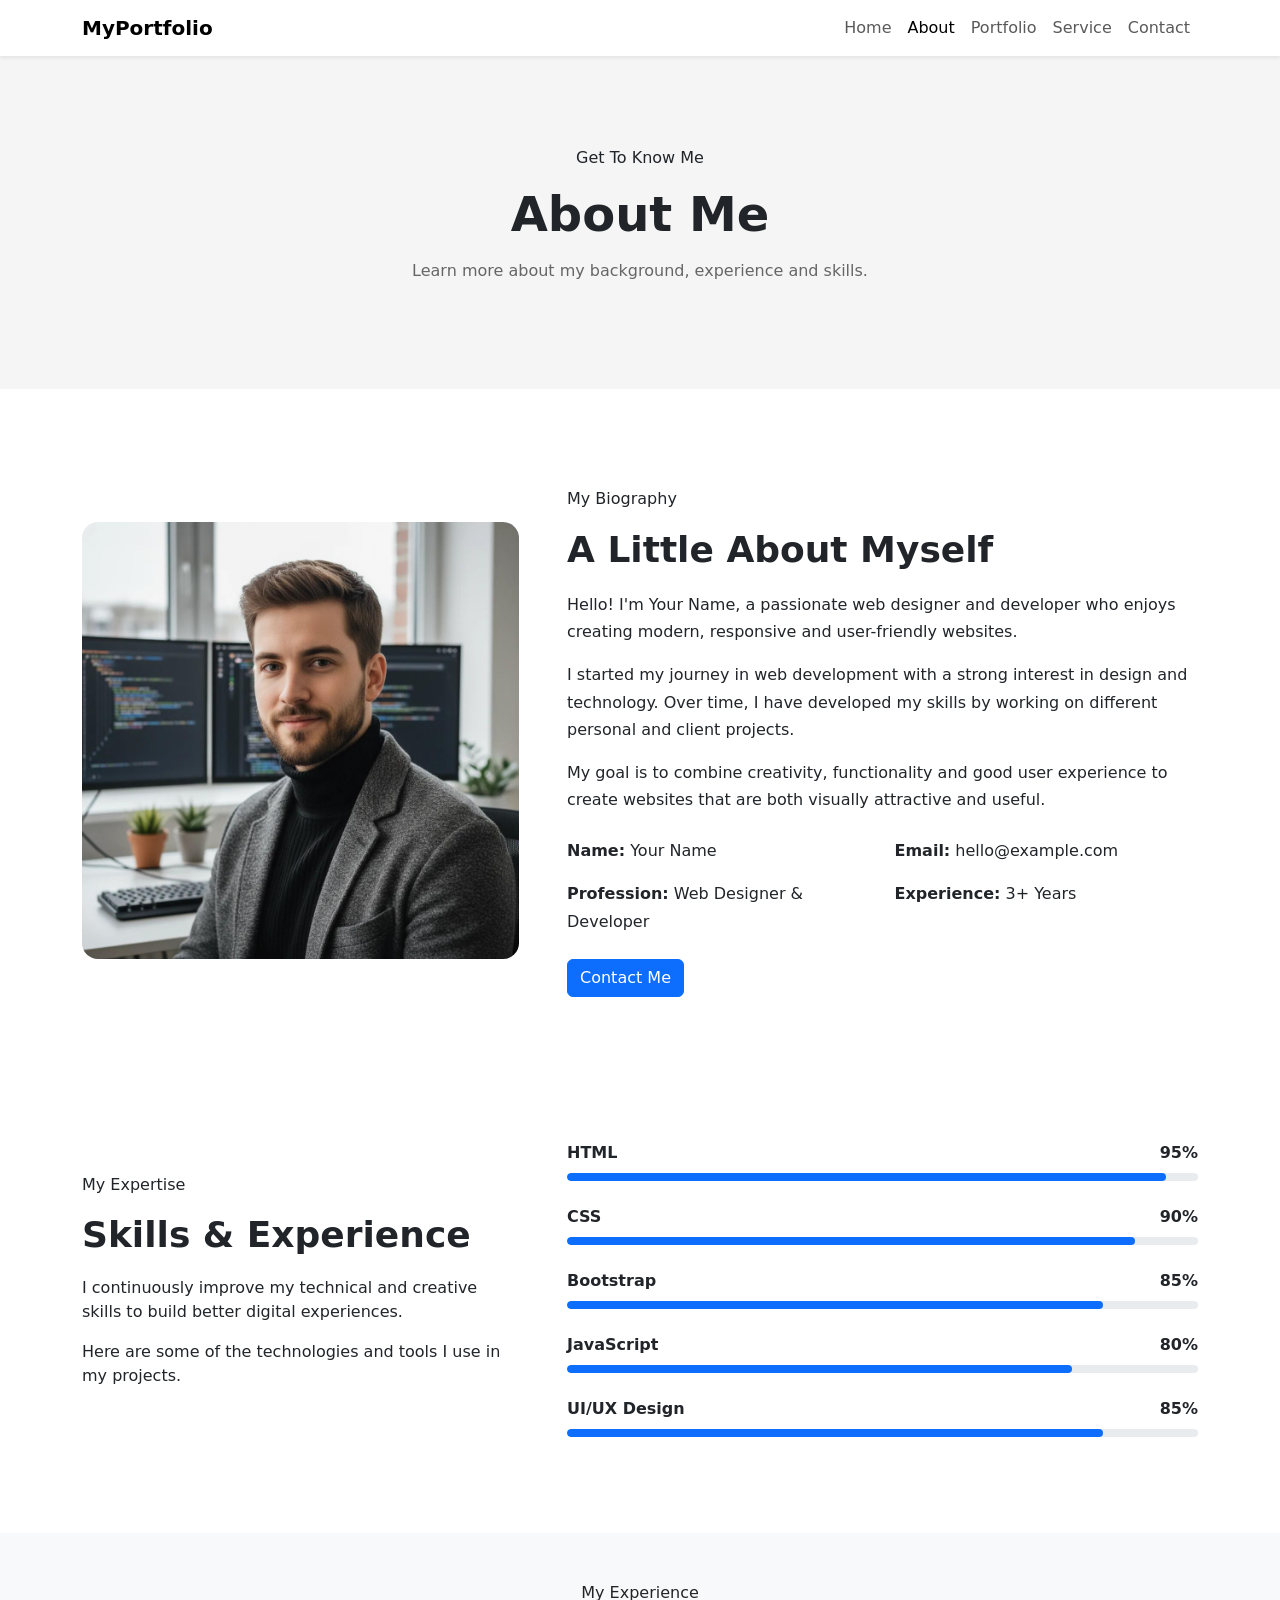
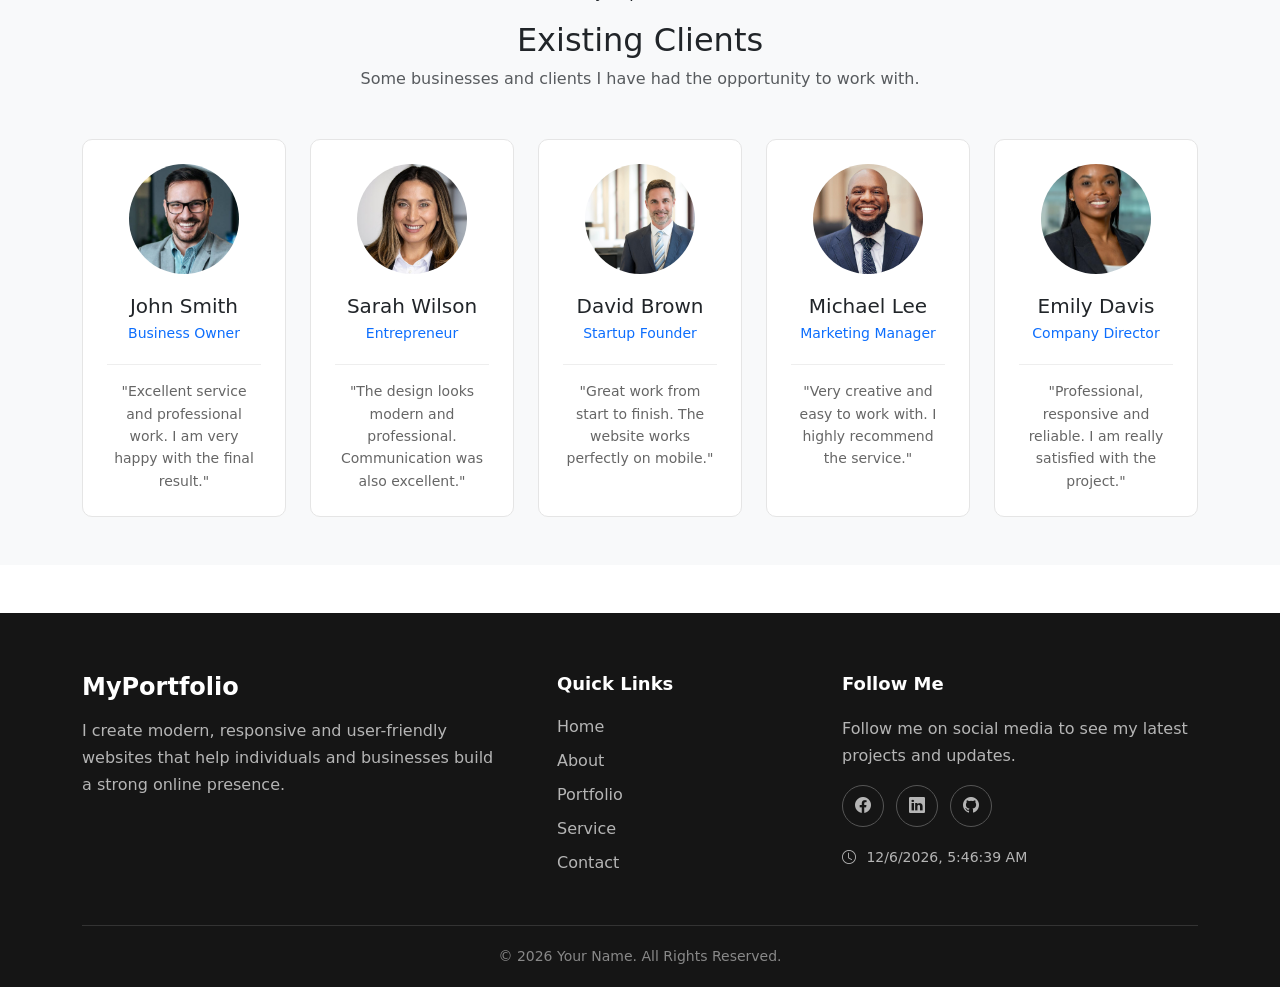
==== about.html @ 64f14be4 "Create personal portfolio website" ====
<!doctype html>
<html lang="en">
  <head>
    <meta charset="UTF-8" />
    <meta name="viewport" content="width=device-width, initial-scale=1.0" />

    <title>About Me | Personal Portfolio</title>

    <!-- Bootstrap CSS -->
    <link
      href="https://cdn.jsdelivr.net/npm/bootstrap@5.3.3/dist/css/bootstrap.min.css"
      rel="stylesheet"
    />

    <!-- Bootstrap Icons -->
    <link
      rel="stylesheet"
      href="https://cdn.jsdelivr.net/npm/bootstrap-icons@1.11.3/font/bootstrap-icons.min.css"
    />

    <!-- Custom CSS -->
    <link rel="stylesheet" href="css/style.css" />
  </head>

  <body>
    <!-- ================= NAVBAR ================= -->

    <nav class="navbar navbar-expand-lg bg-white shadow-sm">
      <div class="container">
        <a class="navbar-brand fw-bold" href="index.html"> MyPortfolio </a>

        <button
          class="navbar-toggler"
          type="button"
          data-bs-toggle="collapse"
          data-bs-target="#mainNavbar"
          aria-controls="mainNavbar"
          aria-expanded="false"
          aria-label="Toggle navigation"
        >
          <span class="navbar-toggler-icon"></span>
        </button>

        <div class="collapse navbar-collapse" id="mainNavbar">
          <ul class="navbar-nav ms-auto">
            <li class="nav-item">
              <a class="nav-link" href="index.html"> Home </a>
            </li>

            <li class="nav-item">
              <a class="nav-link active" aria-current="page" href="about.html">
                About
              </a>
            </li>

            <li class="nav-item">
              <a class="nav-link" href="portfolio.html"> Portfolio </a>
            </li>

            <li class="nav-item">
              <a class="nav-link" href="service.html"> Service </a>
            </li>

            <li class="nav-item">
              <a class="nav-link" href="contact.html"> Contact </a>
            </li>
          </ul>
        </div>
      </div>
    </nav>

    <!-- ================= PAGE TITLE ================= -->

    <section class="page-title-section mb-5">
      <div class="container">
        <div class="page-title-content text-center">
          <p class="section-subtitle">Get To Know Me</p>

          <h1>About Me</h1>

          <p>Learn more about my background, experience and skills.</p>
        </div>
      </div>
    </section>

    <!-- ================= PERSONAL BIOGRAPHY ================= -->

    <section class="biography-section py-5 mb-5">
      <div class="container">
        <div class="row align-items-center g-5">
          <!-- Image -->

          <div class="col-lg-5">
            <div class="biography-image">
              <img
                src="images/profile.jfif"
                alt="Portrait of Your Name"
                class="img-fluid rounded-4"
              />
            </div>
          </div>

          <!-- Biography -->

          <div class="col-lg-7">
            <p class="section-subtitle">My Biography</p>

            <h2>A Little About Myself</h2>

            <p>
              Hello! I'm Your Name, a passionate web designer and developer who
              enjoys creating modern, responsive and user-friendly websites.
            </p>

            <p>
              I started my journey in web development with a strong interest in
              design and technology. Over time, I have developed my skills by
              working on different personal and client projects.
            </p>

            <p>
              My goal is to combine creativity, functionality and good user
              experience to create websites that are both visually attractive
              and useful.
            </p>

            <!-- Personal Information -->

            <div class="row mt-4">
              <div class="col-sm-6">
                <p>
                  <strong>Name:</strong>
                  Your Name
                </p>

                <p>
                  <strong>Profession:</strong>
                  Web Designer & Developer
                </p>
              </div>

              <div class="col-sm-6">
                <p>
                  <strong>Email:</strong>
                  hello@example.com
                </p>

                <p>
                  <strong>Experience:</strong>
                  3+ Years
                </p>
              </div>
            </div>

            <a href="contact.html" class="btn btn-primary mt-2"> Contact Me </a>
          </div>
        </div>
      </div>
    </section>

    <!-- ================= SKILLS ================= -->

    <section class="skills-section py-5 mb-5">
      <div class="container">
        <div class="row g-5 align-items-center">
          <!-- Skill Introduction -->

          <div class="col-lg-5">
            <p class="section-subtitle">My Expertise</p>

            <h2>Skills & Experience</h2>

            <p>
              I continuously improve my technical and creative skills to build
              better digital experiences.
            </p>

            <p>
              Here are some of the technologies and tools I use in my projects.
            </p>
          </div>

          <!-- Skill Progress -->

          <div class="col-lg-7">
            <!-- HTML -->

            <div class="skill-item mb-4">
              <div class="d-flex justify-content-between mb-2">
                <span> HTML </span>

                <span> 95% </span>
              </div>

              <div class="progress">
                <div
                  class="progress-bar"
                  role="progressbar"
                  style="width: 95%"
                  aria-valuenow="95"
                  aria-valuemin="0"
                  aria-valuemax="100"
                ></div>
              </div>
            </div>

            <!-- CSS -->

            <div class="skill-item mb-4">
              <div class="d-flex justify-content-between mb-2">
                <span> CSS </span>

                <span> 90% </span>
              </div>

              <div class="progress">
                <div
                  class="progress-bar"
                  role="progressbar"
                  style="width: 90%"
                  aria-valuenow="90"
                  aria-valuemin="0"
                  aria-valuemax="100"
                ></div>
              </div>
            </div>

            <!-- Bootstrap -->

            <div class="skill-item mb-4">
              <div class="d-flex justify-content-between mb-2">
                <span> Bootstrap </span>

                <span> 85% </span>
              </div>

              <div class="progress">
                <div
                  class="progress-bar"
                  role="progressbar"
                  style="width: 85%"
                  aria-valuenow="85"
                  aria-valuemin="0"
                  aria-valuemax="100"
                ></div>
              </div>
            </div>

            <!-- JavaScript -->

            <div class="skill-item mb-4">
              <div class="d-flex justify-content-between mb-2">
                <span> JavaScript </span>

                <span> 80% </span>
              </div>

              <div class="progress">
                <div
                  class="progress-bar"
                  role="progressbar"
                  style="width: 80%"
                  aria-valuenow="80"
                  aria-valuemin="0"
                  aria-valuemax="100"
                ></div>
              </div>
            </div>

            <!-- UI/UX -->

            <div class="skill-item">
              <div class="d-flex justify-content-between mb-2">
                <span> UI/UX Design </span>

                <span> 85% </span>
              </div>

              <div class="progress">
                <div
                  class="progress-bar"
                  role="progressbar"
                  style="width: 85%"
                  aria-valuenow="85"
                  aria-valuemin="0"
                  aria-valuemax="100"
                ></div>
              </div>
            </div>
          </div>
        </div>
      </div>
    </section>

    <!-- ================= EXISTING CLIENTS ================= -->

    <section class="clients-section bg-light py-5 mb-5">
      <div class="container">
        <div class="text-center mb-5">
          <p class="section-subtitle">My Experience</p>

          <h2>Existing Clients</h2>

          <p class="text-muted">
            Some businesses and clients I have had the opportunity to work with.
          </p>
        </div>

        <div class="row g-4">
          <!-- Client 1 -->

          <div class="col-12 col-sm-6 col-lg">
            <div class="client-card text-center p-4 h-100">
              <div class="client-image">
                <img src="images/client-1.jfif" alt="Client 1" />
              </div>

              <h5>John Smith</h5>

              <p class="client-role">Business Owner</p>

              <p class="client-review">
                "Excellent service and professional work. I am very happy with
                the final result."
              </p>
            </div>
          </div>

          <!-- Client 2 -->

          <div class="col-12 col-sm-6 col-lg">
            <div class="client-card text-center p-4 h-100">
              <div class="client-image">
                <img src="images/client-2.jfif" alt="Client 2" />
              </div>

              <h5>Sarah Wilson</h5>

              <p class="client-role">Entrepreneur</p>

              <p class="client-review">
                "The design looks modern and professional. Communication was
                also excellent."
              </p>
            </div>
          </div>

          <!-- Client 3 -->

          <div class="col-12 col-sm-6 col-lg">
            <div class="client-card text-center p-4 h-100">
              <div class="client-image">
                <img src="images/client-3.jfif" alt="Client 3" />
              </div>

              <h5>David Brown</h5>

              <p class="client-role">Startup Founder</p>

              <p class="client-review">
                "Great work from start to finish. The website works perfectly on
                mobile."
              </p>
            </div>
          </div>

          <!-- Client 4 -->

          <div class="col-12 col-sm-6 col-lg">
            <div class="client-card text-center p-4 h-100">
              <div class="client-image">
                <img src="images/client-4.jfif" alt="Client 4" />
              </div>

              <h5>Michael Lee</h5>

              <p class="client-role">Marketing Manager</p>

              <p class="client-review">
                "Very creative and easy to work with. I highly recommend the
                service."
              </p>
            </div>
          </div>

          <!-- Client 5 -->

          <div class="col-12 col-sm-6 col-lg">
            <div class="client-card text-center p-4 h-100">
              <div class="client-image">
                <img src="images/client-5.jfif" alt="Client 5" />
              </div>

              <h5>Emily Davis</h5>

              <p class="client-role">Company Director</p>

              <p class="client-review">
                "Professional, responsive and reliable. I am really satisfied
                with the project."
              </p>
            </div>
          </div>
        </div>
      </div>
    </section>

    <!-- ================= FOOTER ================= -->

    <footer class="footer">
      <div class="container">
        <div class="row g-4">
          <!-- About -->

          <div class="col-lg-5 col-md-6">
            <h3 class="footer-logo">MyPortfolio</h3>

            <p class="footer-text">
              I create modern, responsive and user-friendly websites that help
              individuals and businesses build a strong online presence.
            </p>
          </div>

          <!-- Quick Links -->

          <div class="col-lg-3 col-md-6">
            <h5 class="footer-title">Quick Links</h5>

            <ul class="footer-links">
              <li>
                <a href="index.html">Home</a>
              </li>

              <li>
                <a href="about.html">About</a>
              </li>

              <li>
                <a href="portfolio.html">Portfolio</a>
              </li>

              <li>
                <a href="service.html">Service</a>
              </li>

              <li>
                <a href="contact.html">Contact</a>
              </li>
            </ul>
          </div>

          <!-- Social Media -->

          <!-- Social Media -->

          <div class="col-lg-4 col-md-6">
            <h5 class="footer-title">Follow Me</h5>

            <p class="footer-text">
              Follow me on social media to see my latest projects and updates.
            </p>

            <div class="footer-social">
              <a href="#" aria-label="Facebook">
                <i class="bi bi-facebook"></i>
              </a>

              <a href="#" aria-label="LinkedIn">
                <i class="bi bi-linkedin"></i>
              </a>

              <a href="#" aria-label="GitHub">
                <i class="bi bi-github"></i>
              </a>
            </div>

            <!-- Live Date & Time -->

            <div class="live-time">
              <i class="bi bi-clock"></i>
              <span id="liveDateTime"></span>
            </div>
          </div>
        </div>

        <!-- Footer Bottom -->

        <div class="footer-bottom">
          <p>&copy; 2026 Your Name. All Rights Reserved.</p>
        </div>
      </div>
    </footer>

    <!-- Bootstrap JS -->

    <script src="https://cdn.jsdelivr.net/npm/bootstrap@5.3.3/dist/js/bootstrap.bundle.min.js"></script>

    <!-- Custom JS -->

    <script src="js/script.js"></script>
  </body>
</html>
---- css/style.css ----
/* ================= CSS RESET ================= */

* {
  margin: 0;
  padding: 0;
  box-sizing: border-box;
}

/* Navbar Hover */
.navbar .nav-link:hover {
  font-weight: 700;
}

/* ================= HERO SLIDER ================= */

.hero-slider {
  position: relative;
  overflow: hidden;
}

.hero-slider .carousel-item {
  height: 650px;
  position: relative;
}

.hero-slider .carousel-item img {
  width: 100%;
  height: 100%;
  object-fit: cover;
}

/* Dark Overlay */

.hero-overlay {
  position: absolute;
  inset: 0;
  background: rgba(0, 0, 0, 0.58);
}

/* Hero Content */

.hero-content {
  position: absolute;
  top: 50%;
  left: 0;
  right: 0;

  transform: translateY(-50%);

  text-align: left;

  bottom: auto;

  padding-left: 120px;
  padding-right: 12px;
}

/* Small Heading */

.hero-small-title {
  display: inline-block;

  font-size: 14px;
  font-weight: 700;

  letter-spacing: 3px;

  margin-bottom: 15px;
}

/* Main Heading */

.hero-content h1 {
  font-size: 58px;
  font-weight: 700;

  line-height: 1.1;

  margin-bottom: 10px;
}

/* Secondary Heading */

.hero-content h2 {
  font-size: 28px;
  font-weight: 500;

  margin-bottom: 20px;
}

/* Description */

.hero-content p {
  max-width: 650px;

  font-size: 17px;
  line-height: 1.7;

  margin-bottom: 30px;
}

/* Buttons */

.hero-buttons {
  display: flex;
  gap: 15px;
}

.hero-buttons .btn {
  padding: 12px 28px;
  font-weight: 600;

  border-radius: 5px;
}

/* Carousel Indicators */

.hero-slider .carousel-indicators {
  bottom: 30px;
}

.hero-slider .carousel-indicators button {
  width: 35px;
  height: 4px;

  border: 0;
  border-radius: 5px;

  margin: 0 5px;
}

/* Carousel Arrows */

.hero-slider .carousel-control-prev,
.hero-slider .carousel-control-next {
  width: 7%;
}

/* home page clients section */
/* ================= CLIENT FEEDBACK ================= */

.client-review-card {
  background: #fff;
  border: 1px solid #e9e9e9;
  border-radius: 10px;
  height: 100%;
  transition: 0.3s;
}

.client-review-card:hover {
  transform: translateY(-5px);
  box-shadow: 0 8px 25px rgba(0, 0, 0, 0.08);
}

/* Client Information */

.client-info {
  display: flex;
  align-items: center;
  gap: 20px;
}

/* Client Image */

.client-photo {
  width: 90px;
  height: 90px;
  flex-shrink: 0;
}

.client-photo img {
  width: 100%;
  height: 100%;
  object-fit: cover;
  border-radius: 50%;
}

/* Client Details */

.client-details h5 {
  margin-bottom: 5px;
}

.client-position {
  color: #0d6efd;
  font-size: 14px;
  margin-bottom: 8px;
}

/* Client Rating */

.client-rating {
  font-size: 14px;
  margin-bottom: 8px;
}

.client-rating i {
  color: #ffc107;
}

/* Review Time */

.client-time {
  color: #888;
  font-size: 13px;
  margin-bottom: 0;
}

.client-time i {
  margin-right: 5px;
}

/* Client Review */

.client-review {
  color: #666;
  line-height: 1.7;
  margin: 20px 0 0;
  padding-top: 15px;
  border-top: 1px solid #eee;
}

/* ================= PAGE TITLE ================= */

.page-title-section {
  background: #f5f5f5;
  padding: 90px 0;
}

.page-title-content h1 {
  font-size: 48px;
  font-weight: 700;
  margin-bottom: 15px;
}

.page-title-content p:last-child {
  color: #666;
}

/* ================= BIOGRAPHY ================= */

.biography-image img {
  width: 100%;
  height: auto;
  object-fit: cover;
}

.biography-section h2,
.skills-section h2 {
  font-size: 36px;
  font-weight: 700;
  margin-bottom: 20px;
}

.biography-section p {
  line-height: 1.7;
}

/* ================= CLIENTS ================= */

.client-logo {
  height: 100px;

  display: flex;
  align-items: center;
  justify-content: center;

  padding: 15px;

  background: #fff;
  border-radius: 8px;

  transition: 0.3s;
}

.client-logo img {
  max-height: 60px;
  max-width: 140px;
  object-fit: contain;
}

.client-logo:hover {
  transform: translateY(-5px);
}

/* ================= SKILLS ================= */

.skill-item span {
  font-weight: 600;
}

.skill-item .progress {
  height: 8px;
  border-radius: 10px;
}

.skill-item .progress-bar {
  background-color: #0d6efd;
  border-radius: 10px;
}

/* ================= PERSONAL INFORMATION ================= */

.info-card {
  border: 1px solid #e9e9e9;
  border-radius: 10px;
  background: #fff;
  transition: 0.3s;
}

.info-card:hover {
  transform: translateY(-5px);
  box-shadow: 0 8px 25px rgba(0, 0, 0, 0.08);
}

.info-card i {
  font-size: 32px;
  color: #0d6efd;
  margin-bottom: 15px;
}

.info-card h5 {
  margin-bottom: 5px;
}

/* ================= EDUCATION ================= */

.education-card {
  border-left: 4px solid #0d6efd;
  border-radius: 5px;
  transition: 0.3s;
}

.education-card:hover {
  transform: translateY(-5px);
  box-shadow: 0 8px 25px rgba(0, 0, 0, 0.08);
}

.education-year {
  display: inline-block;
  color: #0d6efd;
  font-weight: 600;
  margin-bottom: 12px;
}

/* ================= SPECIAL SKILLS ================= */

.special-skill-card {
  border: 1px solid #e9e9e9;
  border-radius: 10px;
  background: #fff;
  height: 100%;
  transition: 0.3s;
}

.special-skill-card:hover {
  transform: translateY(-5px);
  box-shadow: 0 8px 25px rgba(0, 0, 0, 0.08);
}

.special-skill-card i {
  font-size: 38px;
  color: #0d6efd;
  margin-bottom: 15px;
}

.special-skill-card h5 {
  margin-bottom: 5px;
}

.special-skill-card p {
  color: #777;
  margin-bottom: 0;
}

/* ================= CERTIFICATION ================= */

.certificate-card {
  border: 1px solid #e9e9e9;
  border-radius: 10px;
  transition: 0.3s;
}

.certificate-card:hover {
  transform: translateY(-5px);
  box-shadow: 0 8px 25px rgba(0, 0, 0, 0.08);
}

.certificate-card > i {
  font-size: 40px;
  color: #0d6efd;
  margin-bottom: 15px;
}

.certificate-card h4 {
  font-size: 21px;
}

.certificate-card span {
  color: #777;
}

/* ================= EXPERIENCE ================= */

.experience-list {
  max-width: 900px;
  margin: 0 auto;
}

.experience-item {
  display: flex;
  gap: 40px;

  padding: 30px 0;

  border-bottom: 1px solid #e5e5e5;
}

.experience-year {
  min-width: 130px;

  color: #0d6efd;
  font-weight: 700;
}

.experience-content h3 {
  margin-bottom: 5px;
}

.experience-content h5 {
  color: #666;
  margin-bottom: 12px;
}

.experience-content p {
  line-height: 1.7;
  margin-bottom: 0;
}

/* ================= SERVICES ================= */

.service-card {
  border: 1px solid #e9e9e9;
  border-radius: 10px;
  background: #fff;

  transition: 0.3s;
}

.service-card:hover {
  transform: translateY(-7px);
  box-shadow: 0 10px 30px rgba(0, 0, 0, 0.08);
}

.service-icon {
  margin-bottom: 20px;
}

.service-icon i {
  font-size: 45px;
  color: #0d6efd;
}

.service-card h4 {
  margin-bottom: 15px;
}

.service-card p {
  color: #666;
  line-height: 1.7;
}

/* ================= CLIENT CARDS ================= */

.client-card {
  background: #fff;
  border: 1px solid #e5e5e5;
  border-radius: 10px;
  transition: 0.3s;
}

.client-card:hover {
  transform: translateY(-5px);
  box-shadow: 0 8px 25px rgba(0, 0, 0, 0.08);
}

/* Client Image */

.client-image {
  width: 110px;
  height: 110px;
  margin: 0 auto 20px;
}

.client-image img {
  width: 100%;
  height: 100%;
  object-fit: cover;
  border-radius: 50%;
}

/* Client Name */

.client-card h5 {
  margin-bottom: 5px;
}

/* Client Role */

.client-role {
  color: #0d6efd;
  font-size: 14px;
  margin-bottom: 15px;
}

/* Client Review */

.client-review {
  color: #666;
  font-size: 14px;
  line-height: 1.6;
  margin-bottom: 0;
}

/* ================= FAQ ================= */

.faq-section .accordion {
  max-width: 900px;
}

.faq-section .accordion-item {
  border: 1px solid #e5e5e5;
  margin-bottom: 10px;
  border-radius: 6px;
  overflow: hidden;
}

.faq-section .accordion-button {
  font-weight: 600;
  padding: 20px;
}

.faq-section .accordion-button:not(.collapsed) {
  color: #0d6efd;
  background-color: #f5f8ff;
  box-shadow: none;
}

.faq-section .accordion-button:focus {
  box-shadow: none;
}

.faq-section .accordion-body {
  line-height: 1.7;
  color: #666;
}

/* ================= DIRECT CONTACT ================= */

.direct-contact-card {
  background: #fff;
  border: 1px solid #e9e9e9;
  border-radius: 10px;
  height: 100%;
  transition: 0.3s;
}

.direct-contact-card:hover {
  transform: translateY(-5px);
  box-shadow: 0 8px 25px rgba(0, 0, 0, 0.08);
}

.contact-icon {
  margin-bottom: 15px;
}

.contact-icon i {
  font-size: 35px;
  color: #0d6efd;
}

.direct-contact-card h5 {
  margin-bottom: 8px;
}

.direct-contact-card p {
  color: #666;
  margin-bottom: 0;
}

/* ================= CONTACT FORM ================= */

.contact-form-box {
  border-radius: 10px;
}

.contact-form-box h2,
.map-box h2 {
  margin-bottom: 15px;
}

.contact-form-box .form-label {
  font-weight: 600;
}

.contact-form-box .form-control {
  padding: 12px 15px;
}

.contact-form-box textarea {
  resize: vertical;
}

/* ================= GOOGLE MAP ================= */

.map-box {
  border-radius: 10px;
  overflow: hidden;
}

.google-map {
  width: 100%;
}

.google-map iframe {
  display: block;
  width: 100%;
}

/* ================= FORM MESSAGE ================= */

#formMessage {
  margin-bottom: 20px;
}

/* ================= FOOTER ================= */

.footer {
  background-color: #151515;
  color: #ffffff;
  padding: 60px 0 20px;
}

/* Logo */

.footer-logo {
  font-size: 24px;
  font-weight: 700;
  margin-bottom: 15px;
}

/* Footer Title */

.footer-title {
  font-size: 18px;
  font-weight: 600;
  margin-bottom: 20px;
}

/* Footer Text */

.footer-text {
  color: #b5b5b5;
  line-height: 1.7;
  max-width: 420px;
}

/* Quick Links */

.footer-links {
  list-style: none;
  padding: 0;
  margin: 0;
}

.footer-links li {
  margin-bottom: 10px;
}

.footer-links a {
  color: #b5b5b5;
  text-decoration: none;
  transition: 0.3s;
}

.footer-links a:hover {
  color: #ffffff;
  padding-left: 5px;
}

/* Social Icons */

.footer-social {
  display: flex;
  gap: 12px;
}

.footer-social a {
  width: 42px;
  height: 42px;

  display: flex;
  align-items: center;
  justify-content: center;

  border: 1px solid #555;
  border-radius: 50%;

  color: #b5b5b5;
  text-decoration: none;

  transition: 0.3s;
}

.footer-social a:hover {
  color: #ffffff;
  border-color: #ffffff;
  transform: translateY(-3px);
}

/* Footer Bottom */

.footer-bottom {
  border-top: 1px solid #333;
  margin-top: 40px;
  padding-top: 20px;
  text-align: center;
}

.footer-bottom p {
  color: #888;
  font-size: 14px;
  margin: 0;
}

/* Live Date and Time */

.live-time {
  margin-top: 20px;
  color: #b5b5b5;
  font-size: 14px;
}

.live-time i {
  margin-right: 6px;
}

/* ================= FOOTER MOBILE ================= */

@media (max-width: 767px) {
  .footer {
    padding: 45px 0 20px;
  }

  .footer-bottom {
    margin-top: 30px;
  }
}

/* ================= CONTACT MOBILE ================= */

@media (max-width: 767px) {
  .contact-form-box {
    padding: 25px !important;
  }

  .google-map iframe {
    height: 400px;
  }
}

/* ================= SERVICE MOBILE ================= */

@media (max-width: 767px) {
  .service-card {
    padding: 30px !important;
  }

  .service-icon i {
    font-size: 40px;
  }

  .faq-section .accordion-button {
    padding: 16px;
    font-size: 15px;
  }
}

/* ================= PORTFOLIO MOBILE ================= */

@media (max-width: 767px) {
  .experience-item {
    display: block;
  }

  .experience-year {
    margin-bottom: 10px;
  }

  .certificate-card {
    text-align: center;
  }
}

/* ================= MOBILE ================= */

@media (max-width: 767px) {
  .page-title-section {
    padding: 65px 0;
  }

  .page-title-content h1 {
    font-size: 36px;
  }

  .biography-section h2,
  .skills-section h2 {
    font-size: 30px;
  }
}

/* ================= MEDIUM SCREEN ================= */

@media (max-width: 991px) {
  .hero-slider .carousel-item {
    height: 600px;
  }

  .hero-content {
    padding-left: 60px;
    padding-right: 12px;
  }

  .hero-content h1 {
    font-size: 46px;
  }

  .hero-content h2 {
    font-size: 24px;
  }
}

/* ================= MOBILE ================= */

@media (max-width: 767px) {
  .hero-slider .carousel-item {
    height: 600px;
  }

  .hero-content {
    text-align: center;
    padding-left: 25px;
    padding-right: 25px;
  }

  .hero-small-title {
    font-size: 12px;
    letter-spacing: 2px;
  }

  .hero-content h1 {
    font-size: 36px;
  }

  .hero-content h2 {
    font-size: 20px;
  }

  .hero-content p {
    font-size: 15px;
    line-height: 1.6;
  }

  .hero-buttons {
    justify-content: center;
    flex-wrap: wrap;
  }

  .hero-buttons .btn {
    padding: 10px 20px;
  }

  .hero-slider .carousel-control-prev,
  .hero-slider .carousel-control-next {
    width: 10%;
  }
}

/* ======== Home page client card MOBILE ========== */

@media (max-width: 575px) {
  .client-info {
    flex-direction: column;
    text-align: center;
    gap: 12px;
  }

  .client-photo {
    width: 100px;
    height: 100px;
  }

  .client-details {
    width: 100%;
  }

  .client-review {
    text-align: center;
  }
}
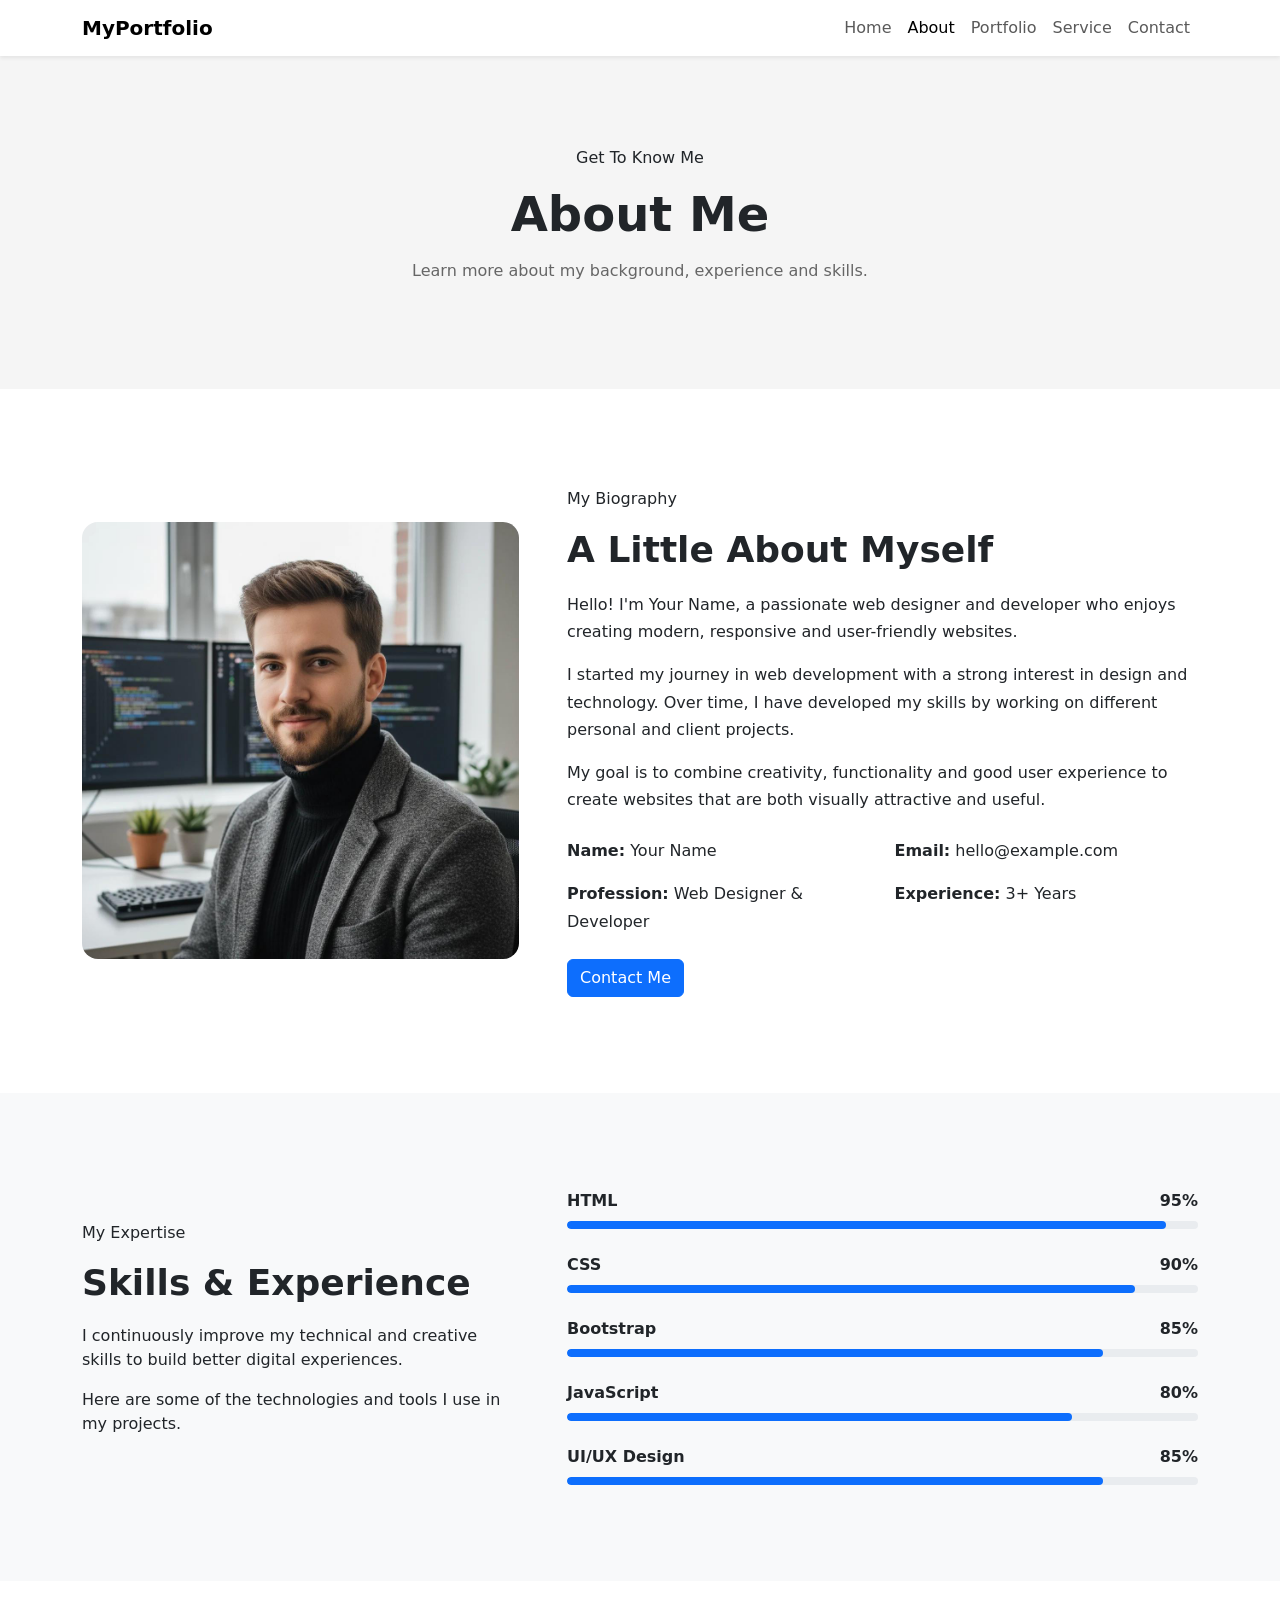
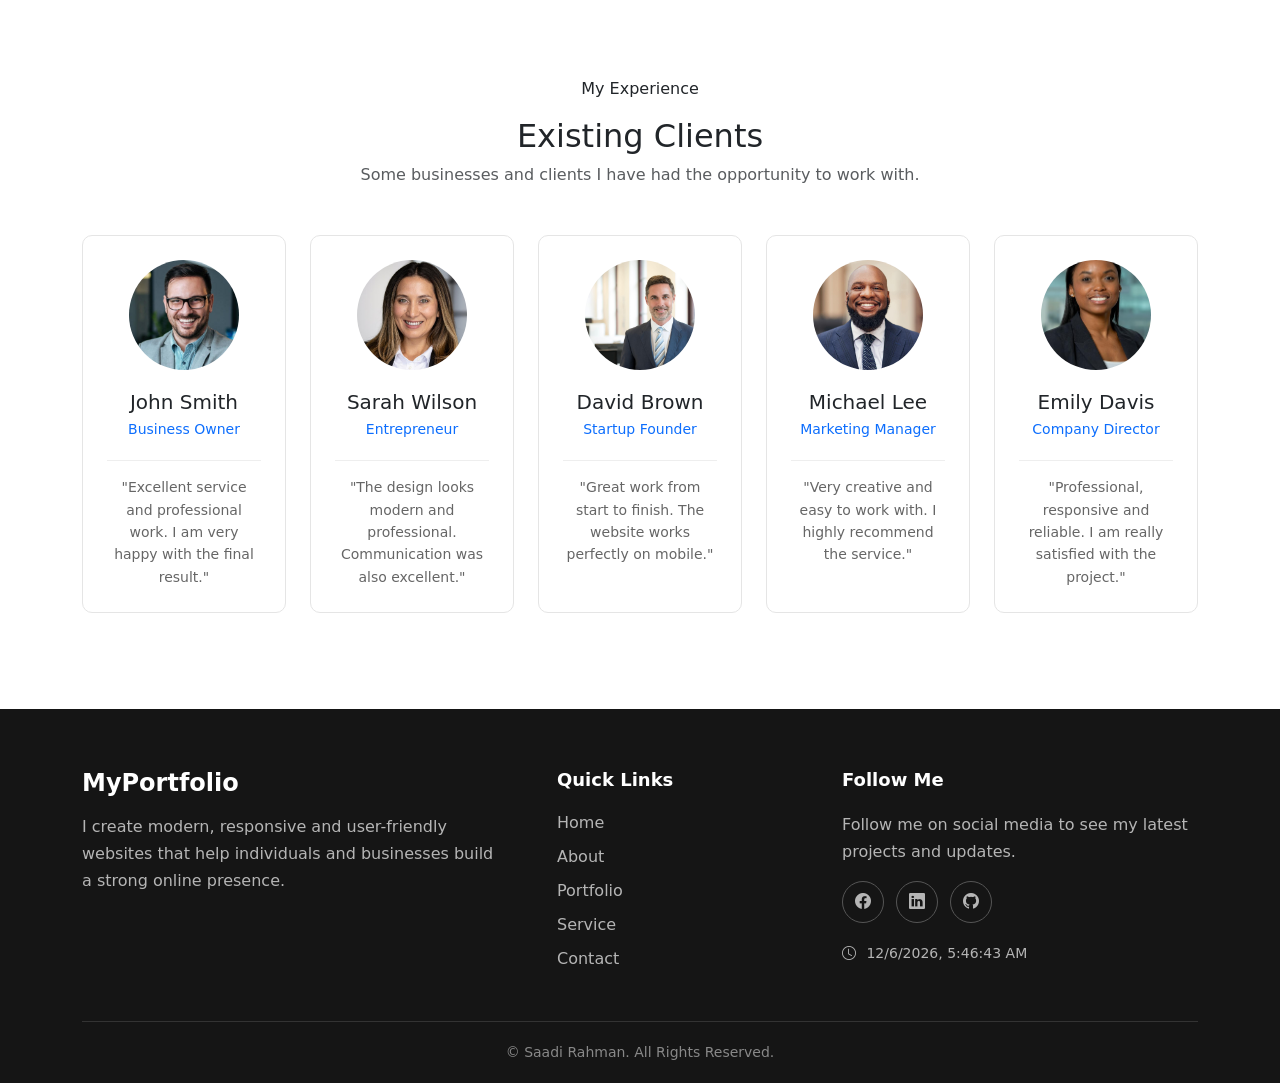
==== commit e562874a: "Update contact form field layout" ====
--- a/about.html
+++ b/about.html
@@ -160,8 +160,8 @@
 
     <!-- ================= SKILLS ================= -->
 
-    <section class="skills-section py-5 mb-5">
-      <div class="container">
+    <section class="skills-section bg-light py-5 mb-5">
+      <div class="container py-5">
         <div class="row g-5 align-items-center">
           <!-- Skill Introduction -->
 
@@ -294,7 +294,7 @@
 
     <!-- ================= EXISTING CLIENTS ================= -->
 
-    <section class="clients-section bg-light py-5 mb-5">
+    <section class="clients-section py-5 mb-5">
       <div class="container">
         <div class="text-center mb-5">
           <p class="section-subtitle">My Experience</p>
@@ -486,7 +486,7 @@
         <!-- Footer Bottom -->
 
         <div class="footer-bottom">
-          <p>&copy; 2026 Your Name. All Rights Reserved.</p>
+          <p>&copy; Saadi Rahman. All Rights Reserved.</p>
         </div>
       </div>
     </footer>
